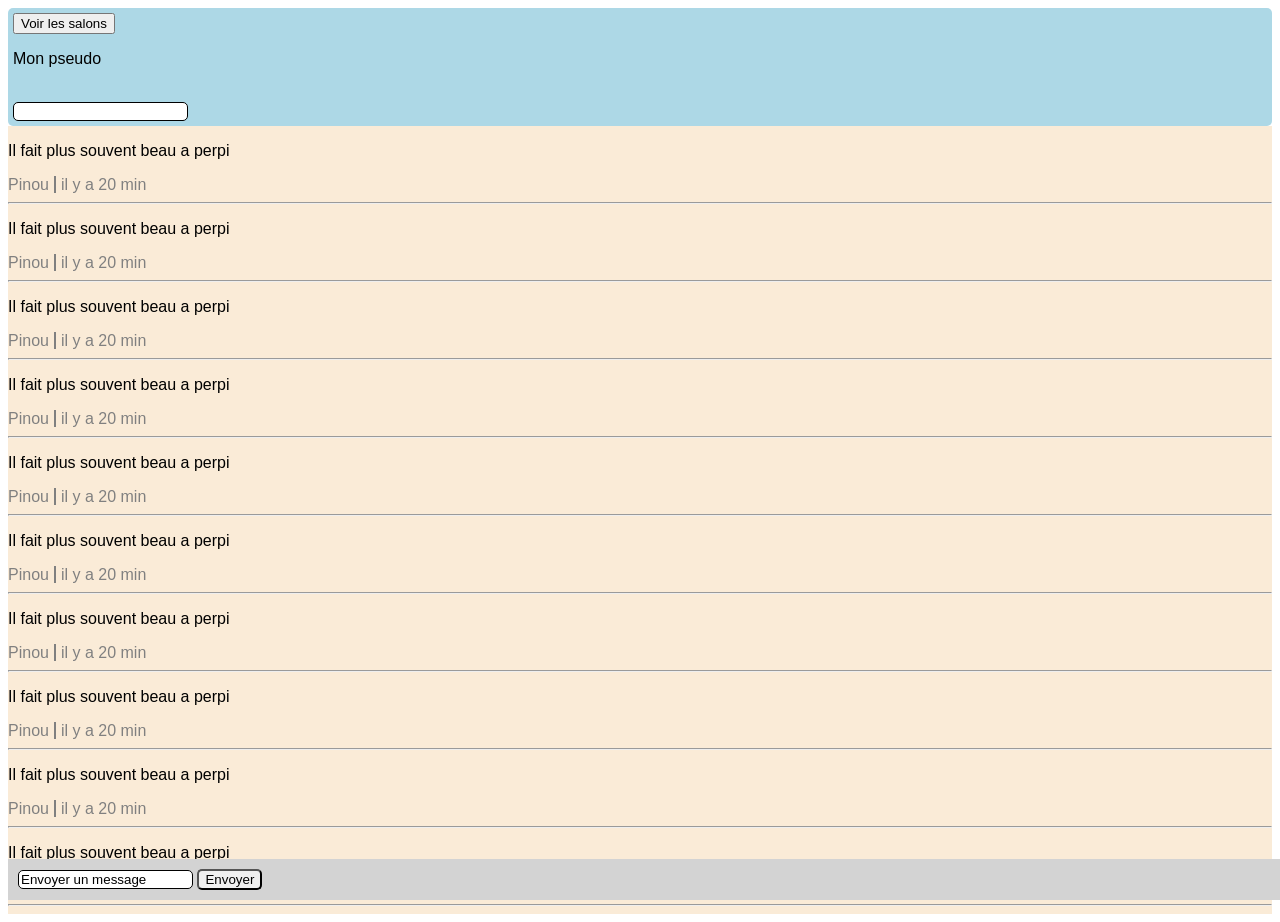
==== client/index.html @ a9544911 "div de saisie reste en bas de l'ecran" ====
<!doctype html>
<html lang="en">
    <head>
        <meta charset="UTF-8" />
        <meta name="viewport" content="width=device-width, initial-scale=1.0" />
        <link rel="stylesheet" href="stylesheet.css" />
        <title>Harmony Messaging</title>
    </head>
    <script src="jquery-4.0.0.min.js"></script>
    <script src="script.js"></script>
    <body>
        <div id="side-panel" style="display: none">
            <input type="button" onclick="close()" />
            <ul>
                <li>
                    <div class="salon">
                        <a>Les neuils super prime</a>
                    </div>
                </li>
            </ul>
        </div>
        <div>
            <div id="pseudo">
                <input type="button" value="Voir les salons" onclick="open()" />
                <p>Mon pseudo</p>
                <br />
                <input type="text" id="pseudo-field" class="border-radius-5" />
            </div>
            <div id="message-list">
                <div class="message">
                    <p class="content">Il fait plus souvent beau a perpi</p>
                    <span class="color-gray">Pinou</span><span class="vertical-line"></span
                    ><span class="color-gray">il y a 20 min</span>
                    <hr />
                </div>
                <div class="message">
                    <p class="content">Il fait plus souvent beau a perpi</p>
                    <span class="color-gray">Pinou</span><span class="vertical-line"></span
                    ><span class="color-gray">il y a 20 min</span>
                    <hr />
                </div>
                <div class="message">
                    <p class="content">Il fait plus souvent beau a perpi</p>
                    <span class="color-gray">Pinou</span><span class="vertical-line"></span
                    ><span class="color-gray">il y a 20 min</span>
                    <hr />
                </div>
                <div class="message">
                    <p class="content">Il fait plus souvent beau a perpi</p>
                    <span class="color-gray">Pinou</span><span class="vertical-line"></span
                    ><span class="color-gray">il y a 20 min</span>
                    <hr />
                </div>
                <div class="message">
                    <p class="content">Il fait plus souvent beau a perpi</p>
                    <span class="color-gray">Pinou</span><span class="vertical-line"></span
                    ><span class="color-gray">il y a 20 min</span>
                    <hr />
                </div>
                <div class="message">
                    <p class="content">Il fait plus souvent beau a perpi</p>
                    <span class="color-gray">Pinou</span><span class="vertical-line"></span
                    ><span class="color-gray">il y a 20 min</span>
                    <hr />
                </div>
                <div class="message">
                    <p class="content">Il fait plus souvent beau a perpi</p>
                    <span class="color-gray">Pinou</span><span class="vertical-line"></span
                    ><span class="color-gray">il y a 20 min</span>
                    <hr />
                </div>
                <div class="message">
                    <p class="content">Il fait plus souvent beau a perpi</p>
                    <span class="color-gray">Pinou</span><span class="vertical-line"></span
                    ><span class="color-gray">il y a 20 min</span>
                    <hr />
                </div>
                <div class="message">
                    <p class="content">Il fait plus souvent beau a perpi</p>
                    <span class="color-gray">Pinou</span><span class="vertical-line"></span
                    ><span class="color-gray">il y a 20 min</span>
                    <hr />
                </div>
                <div class="message">
                    <p class="content">Il fait plus souvent beau a perpi</p>
                    <span class="color-gray">Pinou</span><span class="vertical-line"></span
                    ><span class="color-gray">il y a 20 min</span>
                    <hr />
                </div>
            <div>
                <form id="entree-message">
                    <input
                        type="text"
                        id="message-field"
                        value="Envoyer un message"
                        class="border-radius-5" />
                    <input
                        type="submit"
                        value="Envoyer"
                        class="btn-border-radius-hover-scale" />
                </form>
            </div>
        </div>
        <script>
            function open() {
                document.getElementById("side-panel").style.display = "block";
            }

            function close() {
                document.getElementById("side-panel").style.display = "none";
            }
        </script>
    </body>
</html>
---- client/stylesheet.css ----
html * 
{
    font-family: Arial, Helvetica, sans-serif;
}
#pseudo {
    background-color: lightblue;
    border-radius: 5px;
    padding: 5px;
}
#message-list{
    /* max-height: 500px; */
    overflow-y: scroll;
    background-color: antiquewhite;
}
#message{
    background-color: white;
}

#entree-message {
    margin-top: auto;
    padding: 10px;
    position: fixed;
    bottom: 0%;
    width: 100%;
    background-color: lightgray;
    align-items: center;
}

.vertical-line{
    border-left: 2px solid gray;
    height: 500px;
    margin-left:5px;
    margin-right:5px;
}

.color-gray{
    color: gray;
}

.border-radius-5{
    border-radius: 5px;
    border: 1px solid;
}

.btn-border-radius-hover-scale{
    border-radius: 5px;
    transition: scale 0.2s ;
}

.btn-border-radius-hover-scale:hover{
    scale: 1.2;
}
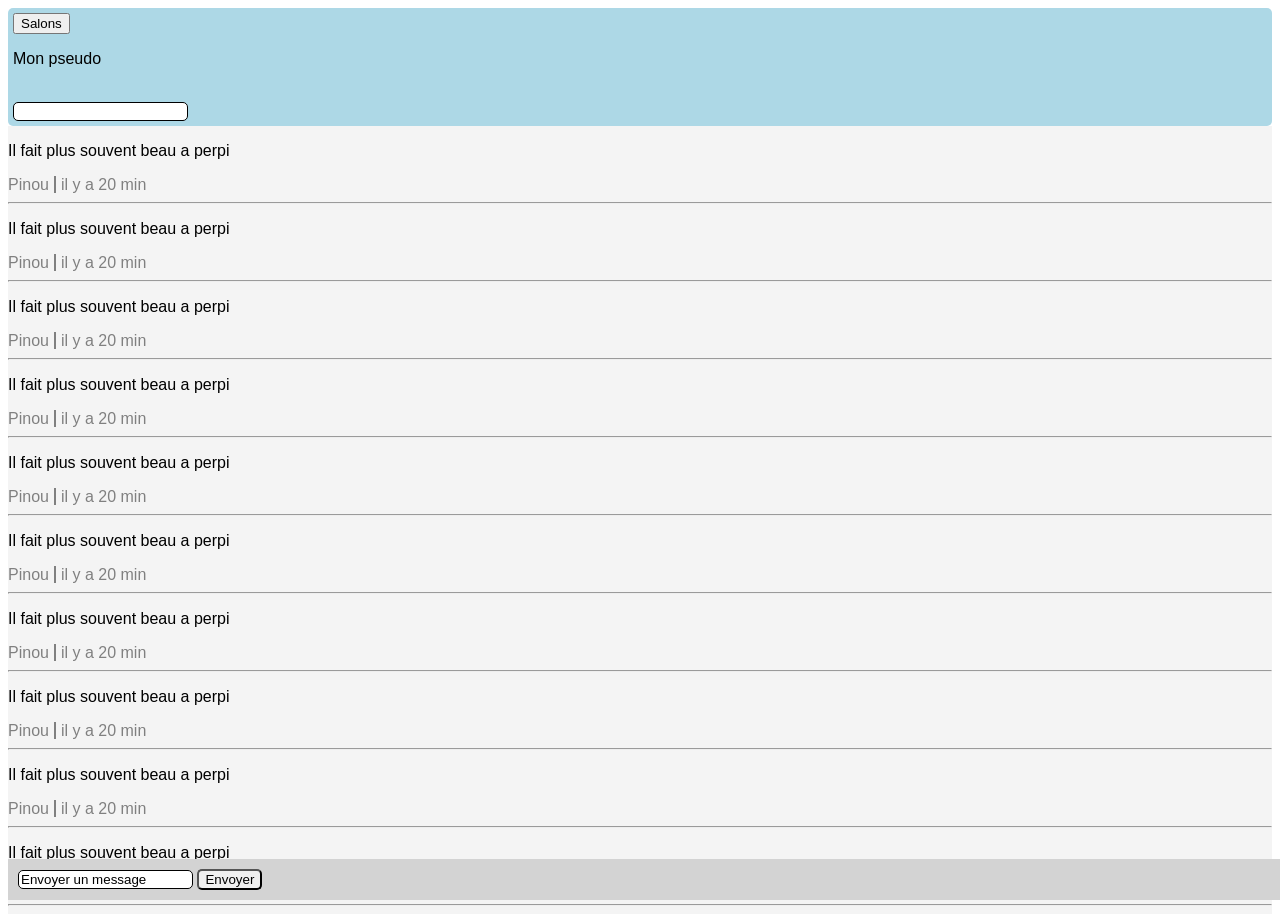
==== commit ff2110a3: "side panel et autocomplete off" ====
--- a/client/index.html
+++ b/client/index.html
@@ -9,19 +9,13 @@
     <script src="jquery-4.0.0.min.js"></script>
     <script src="script.js"></script>
     <body>
-        <div id="side-panel" style="display: none">
-            <input type="button" onclick="close()" />
-            <ul>
-                <li>
-                    <div class="salon">
-                        <a>Les neuils super prime</a>
-                    </div>
-                </li>
-            </ul>
+        <div id="side-panel" style="display: none;">
+            <button onclick="close_panel()">Fermer</button>
+            <p> Liste des salons des fdp</p>
         </div>
         <div>
             <div id="pseudo">
-                <input type="button" value="Voir les salons" onclick="open()" />
+                <button onclick="open_panel()">Salons</button>
                 <p>Mon pseudo</p>
                 <br />
                 <input type="text" id="pseudo-field" class="border-radius-5" />
@@ -93,7 +87,8 @@
                         type="text"
                         id="message-field"
                         value="Envoyer un message"
-                        class="border-radius-5" />
+                        class="border-radius-5"
+                        autocomplete="off" />
                     <input
                         type="submit"
                         value="Envoyer"
@@ -102,11 +97,11 @@
             </div>
         </div>
         <script>
-            function open() {
-                document.getElementById("side-panel").style.display = "block";
+            function open_panel() {
+                document.getElementById("side-panel").style.display = "flex";
             }
 
-            function close() {
+            function close_panel() {
                 document.getElementById("side-panel").style.display = "none";
             }
         </script>
--- a/client/stylesheet.css
+++ b/client/stylesheet.css
@@ -10,7 +10,7 @@
 #message-list{
     /* max-height: 500px; */
     overflow-y: scroll;
-    background-color: antiquewhite;
+    background-color: rgb(244, 244, 244);
 }
 #message{
     background-color: white;
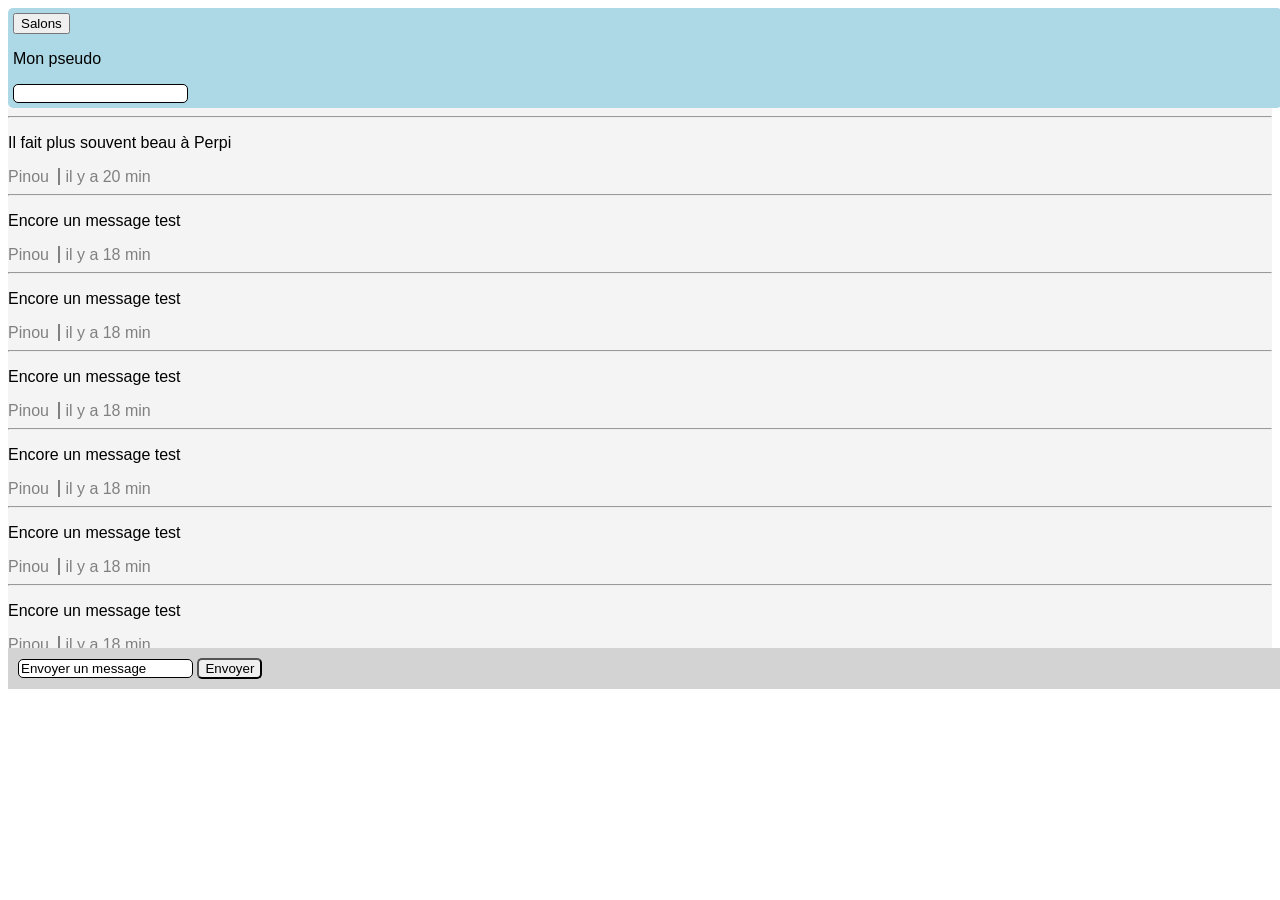
==== commit 58ef20a6: "chatgpt il est bien guez" ====
--- a/client/index.html
+++ b/client/index.html
@@ -1,109 +1,125 @@
 <!doctype html>
 <html lang="en">
-    <head>
-        <meta charset="UTF-8" />
-        <meta name="viewport" content="width=device-width, initial-scale=1.0" />
-        <link rel="stylesheet" href="stylesheet.css" />
-        <title>Harmony Messaging</title>
-    </head>
-    <script src="jquery-4.0.0.min.js"></script>
-    <script src="script.js"></script>
-    <body>
-        <div id="side-panel" style="display: none;">
-            <button onclick="close_panel()">Fermer</button>
-            <p> Liste des salons des fdp</p>
+  <head>
+    <meta charset="UTF-8" />
+    <meta name="viewport" content="width=device-width, initial-scale=1.0" />
+    <link rel="stylesheet" href="stylesheet.css" />
+    <title>Harmony Messaging</title>
+  </head>
+
+  <body>
+    <!-- SIDE PANEL (salons) -->
+    <header id="side-panel" style="display: none">
+      <button onclick="close_panel()">Fermer</button>
+      <p>Liste des salons</p>
+    </header>
+
+    <!-- CONTENU PRINCIPAL -->
+    <div id="main-container">
+      <!-- HEADER TOP (pseudo + bouton) -->
+      <div id="pseudo">
+        <button onclick="open_panel()">Salons</button>
+        <p>Mon pseudo</p>
+        <input type="text" id="pseudo-field" class="border-radius-5" />
+      </div>
+
+      <!-- LISTE DES MESSAGES -->
+      <div id="message-list">
+        <div class="message">
+          <hr />
+          <p class="content">Il fait plus souvent beau à Perpi</p>
+          <span class="color-gray">Pinou</span>
+          <span class="vertical-line"></span>
+          <span class="color-gray">il y a 20 min</span>
         </div>
-        <div>
-            <div id="pseudo">
-                <button onclick="open_panel()">Salons</button>
-                <p>Mon pseudo</p>
-                <br />
-                <input type="text" id="pseudo-field" class="border-radius-5" />
-            </div>
-            <div id="message-list">
-                <div class="message">
-                    <p class="content">Il fait plus souvent beau a perpi</p>
-                    <span class="color-gray">Pinou</span><span class="vertical-line"></span
-                    ><span class="color-gray">il y a 20 min</span>
-                    <hr />
-                </div>
-                <div class="message">
-                    <p class="content">Il fait plus souvent beau a perpi</p>
-                    <span class="color-gray">Pinou</span><span class="vertical-line"></span
-                    ><span class="color-gray">il y a 20 min</span>
-                    <hr />
-                </div>
-                <div class="message">
-                    <p class="content">Il fait plus souvent beau a perpi</p>
-                    <span class="color-gray">Pinou</span><span class="vertical-line"></span
-                    ><span class="color-gray">il y a 20 min</span>
-                    <hr />
-                </div>
-                <div class="message">
-                    <p class="content">Il fait plus souvent beau a perpi</p>
-                    <span class="color-gray">Pinou</span><span class="vertical-line"></span
-                    ><span class="color-gray">il y a 20 min</span>
-                    <hr />
-                </div>
-                <div class="message">
-                    <p class="content">Il fait plus souvent beau a perpi</p>
-                    <span class="color-gray">Pinou</span><span class="vertical-line"></span
-                    ><span class="color-gray">il y a 20 min</span>
-                    <hr />
-                </div>
-                <div class="message">
-                    <p class="content">Il fait plus souvent beau a perpi</p>
-                    <span class="color-gray">Pinou</span><span class="vertical-line"></span
-                    ><span class="color-gray">il y a 20 min</span>
-                    <hr />
-                </div>
-                <div class="message">
-                    <p class="content">Il fait plus souvent beau a perpi</p>
-                    <span class="color-gray">Pinou</span><span class="vertical-line"></span
-                    ><span class="color-gray">il y a 20 min</span>
-                    <hr />
-                </div>
-                <div class="message">
-                    <p class="content">Il fait plus souvent beau a perpi</p>
-                    <span class="color-gray">Pinou</span><span class="vertical-line"></span
-                    ><span class="color-gray">il y a 20 min</span>
-                    <hr />
-                </div>
-                <div class="message">
-                    <p class="content">Il fait plus souvent beau a perpi</p>
-                    <span class="color-gray">Pinou</span><span class="vertical-line"></span
-                    ><span class="color-gray">il y a 20 min</span>
-                    <hr />
-                </div>
-                <div class="message">
-                    <p class="content">Il fait plus souvent beau a perpi</p>
-                    <span class="color-gray">Pinou</span><span class="vertical-line"></span
-                    ><span class="color-gray">il y a 20 min</span>
-                    <hr />
-                </div>
-            <div>
-                <form id="entree-message">
-                    <input
-                        type="text"
-                        id="message-field"
-                        value="Envoyer un message"
-                        class="border-radius-5"
-                        autocomplete="off" />
-                    <input
-                        type="submit"
-                        value="Envoyer"
-                        class="btn-border-radius-hover-scale" />
-                </form>
-            </div>
+
+        <div class="message">
+          <hr />
+          <p class="content">Encore un message test</p>
+          <span class="color-gray">Pinou</span>
+          <span class="vertical-line"></span>
+          <span class="color-gray">il y a 18 min</span>
         </div>
-        <script>
-            function open_panel() {
-                document.getElementById("side-panel").style.display = "flex";
-            }
+        <div class="message">
+          <hr />
+          <p class="content">Encore un message test</p>
+          <span class="color-gray">Pinou</span>
+          <span class="vertical-line"></span>
+          <span class="color-gray">il y a 18 min</span>
+        </div>
+        <div class="message">
+          <hr />
+          <p class="content">Encore un message test</p>
+          <span class="color-gray">Pinou</span>
+          <span class="vertical-line"></span>
+          <span class="color-gray">il y a 18 min</span>
+        </div>
+        <div class="message">
+          <hr />
+          <p class="content">Encore un message test</p>
+          <span class="color-gray">Pinou</span>
+          <span class="vertical-line"></span>
+          <span class="color-gray">il y a 18 min</span>
+        </div>
+        <div class="message">
+          <hr />
+          <p class="content">Encore un message test</p>
+          <span class="color-gray">Pinou</span>
+          <span class="vertical-line"></span>
+          <span class="color-gray">il y a 18 min</span>
+        </div>
+        <div class="message">
+          <hr />
+          <p class="content">Encore un message test</p>
+          <span class="color-gray">Pinou</span>
+          <span class="vertical-line"></span>
+          <span class="color-gray">il y a 18 min</span>
+        </div>
+        <div class="message">
+          <hr />
+          <p class="content">Encore un message test</p>
+          <span class="color-gray">Pinou</span>
+          <span class="vertical-line"></span>
+          <span class="color-gray">il y a 18 min</span>
+        </div>
+        <div class="message">
+          <hr />
+          <p class="content">Encore un message test</p>
+          <span class="color-gray">Pinou</span>
+          <span class="vertical-line"></span>
+          <span class="color-gray">il y a 18 min</span>
+        </div>
+        
+      </div>
 
-            function close_panel() {
-                document.getElementById("side-panel").style.display = "none";
-            }
-        </script>
-    </body>
+      <!-- BARRE D'ENVOI -->
+      <div>
+        <form id="entree-message">
+          <input
+            type="text"
+            id="message-field"
+            value="Envoyer un message"
+            class="border-radius-5"
+            autocomplete="off"
+          />
+
+          <input
+            type="submit"
+            value="Envoyer"
+            class="btn-border-radius-hover-scale"
+          />
+        </form>
+      </div>
+    </div>
+
+    <script>
+      function open_panel() {
+        document.getElementById("side-panel").style.display = "flex";
+      }
+
+      function close_panel() {
+        document.getElementById("side-panel").style.display = "none";
+      }
+    </script>
+  </body>
 </html>
--- a/client/stylesheet.css
+++ b/client/stylesheet.css
@@ -1,52 +1,56 @@
-html * 
-{
-    font-family: Arial, Helvetica, sans-serif;
+html * {
+  font-family: Arial, Helvetica, sans-serif;
 }
 #pseudo {
-    background-color: lightblue;
-    border-radius: 5px;
-    padding: 5px;
+  background-color: lightblue;
+  position: sticky;
+  top: 0%;
+  width: 100%;
+  border-radius: 5px;
+  padding: 5px;
 }
-#message-list{
-    /* max-height: 500px; */
-    overflow-y: scroll;
-    background-color: rgb(244, 244, 244);
+#message-list {
+  max-height: 540px;
+  overflow-y: scroll;
+  background-color: rgb(244, 244, 244);
+  display: flex;
+  flex-direction: column;
 }
-#message{
-    background-color: white;
+#message {
+  background-color: white;
 }
 
 #entree-message {
-    margin-top: auto;
-    padding: 10px;
-    position: fixed;
-    bottom: 0%;
-    width: 100%;
-    background-color: lightgray;
-    align-items: center;
+  margin-top: auto;
+  padding: 10px;
+  position: sticky;
+  bottom: 0%;
+  width: 100%;
+  background-color: lightgray;
+  align-items: center;
 }
 
-.vertical-line{
-    border-left: 2px solid gray;
-    height: 500px;
-    margin-left:5px;
-    margin-right:5px;
+.vertical-line {
+  border-left: 2px solid gray;
+  height: 500px;
+  margin-left: 5px;
+  margin-right: 5px;
 }
 
-.color-gray{
-    color: gray;
+.color-gray {
+  color: gray;
 }
 
-.border-radius-5{
-    border-radius: 5px;
-    border: 1px solid;
+.border-radius-5 {
+  border-radius: 5px;
+  border: 1px solid;
 }
 
-.btn-border-radius-hover-scale{
-    border-radius: 5px;
-    transition: scale 0.2s ;
+.btn-border-radius-hover-scale {
+  border-radius: 5px;
+  transition: scale 0.2s;
 }
 
-.btn-border-radius-hover-scale:hover{
-    scale: 1.2;
-}+.btn-border-radius-hover-scale:hover {
+  scale: 1.2;
+}
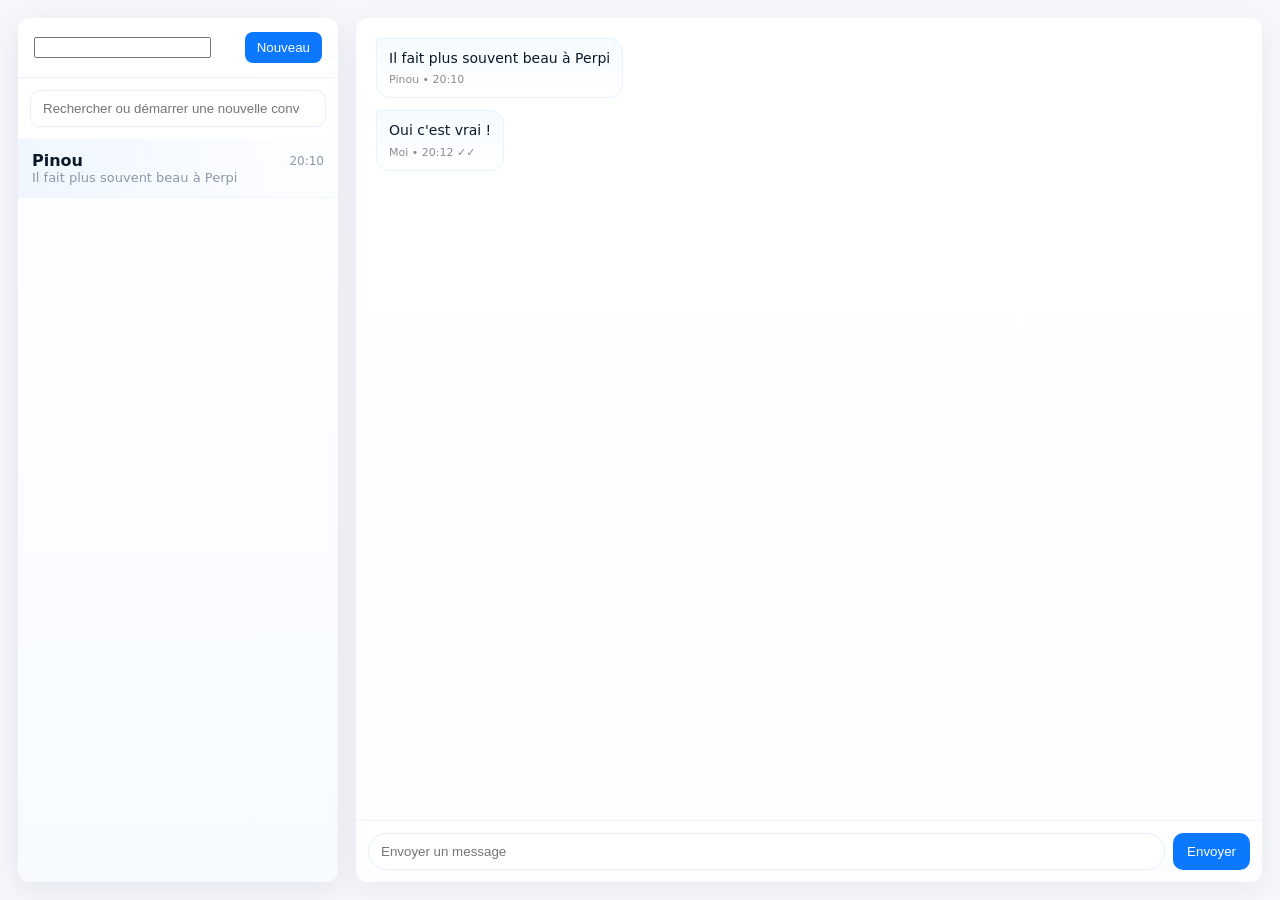
==== commit 8defe611: "nouvelle interface, get tout les messages au lancement" ====
--- a/client/index.html
+++ b/client/index.html
@@ -1,125 +1,86 @@
 <!doctype html>
-<html lang="en">
-  <head>
-    <meta charset="UTF-8" />
-    <meta name="viewport" content="width=device-width, initial-scale=1.0" />
-    <link rel="stylesheet" href="stylesheet.css" />
-    <title>Harmony Messaging</title>
-  </head>
+<html lang="fr">
+    <head>
+        <meta charset="utf-8" />
+        <meta name="viewport" content="width=device-width,initial-scale=1" />
+        <title>Harmony Messaging</title>
+        <link rel="stylesheet" href="stylesheet.css" />
+        <script src="jquery-4.0.0.min.js"></script>
+        <script src="script.js"></script>
+    </head>
+    <body>
+        <div class="app">
+            <!-- Sidebar -->
+            <aside class="sidebar">
+                <header class="sidebar-header">
+                    <div class="profile">
+                        <!-- <div class="name">Mon pseudo</div> -->
+                        <input id="pseudo-field" type="text" />
+                    </div>
+                    <button class="new-chat">Nouveau</button>
+                </header>
 
-  <body>
-    <!-- SIDE PANEL (salons) -->
-    <header id="side-panel" style="display: none">
-      <button onclick="close_panel()">Fermer</button>
-      <p>Liste des salons</p>
-    </header>
+                <div class="search">
+                    <input
+                        type="search"
+                        placeholder="Rechercher ou démarrer une nouvelle conversation" />
+                </div>
 
-    <!-- CONTENU PRINCIPAL -->
-    <div id="main-container">
-      <!-- HEADER TOP (pseudo + bouton) -->
-      <div id="pseudo">
-        <button onclick="open_panel()">Salons</button>
-        <p>Mon pseudo</p>
-        <input type="text" id="pseudo-field" class="border-radius-5" />
-      </div>
+                <ul class="chat-list">
+                    <li class="chat active">
+                        <div class="chat-body">
+                            <div class="chat-top">
+                                <span class="chat-name">Pinou</span>
+                                <span class="chat-time">20:10</span>
+                            </div>
+                            <div class="chat-last">
+                                Il fait plus souvent beau à Perpi
+                            </div>
+                        </div>
+                    </li>
+                    <!-- repeat chat items -->
+                </ul>
+            </aside>
 
-      <!-- LISTE DES MESSAGES -->
-      <div id="message-list">
-        <div class="message">
-          <hr />
-          <p class="content">Il fait plus souvent beau à Perpi</p>
-          <span class="color-gray">Pinou</span>
-          <span class="vertical-line"></span>
-          <span class="color-gray">il y a 20 min</span>
+            <!-- Main conversation -->
+            <main class="conversation">
+                <!-- <header class="conv-header">
+                    <div class="conv-left">
+                        <div class="conv-avatar">P</div>
+                        <div class="conv-info">
+                            <div class="conv-name">Pinou</div>
+                            <div class="conv-status">en ligne</div>
+                        </div>
+                    </div>
+                    <div class="conv-actions">
+                        <button class="icon">⋯</button>
+                    </div>
+                </header> -->
+
+                <section class="messages" id="messages">
+                    <div class="message from-them">
+                        <div class="bubble">
+                            Il fait plus souvent beau à Perpi
+                            <div class="meta">Pinou • 20:10</div>
+                        </div>
+                    </div>
+
+                    <div class="message from-them">
+                        <div class="bubble">
+                            Oui c'est vrai !
+                            <div class="meta">Moi • 20:12 ✓✓</div>
+                        </div>
+                    </div>
+                </section>
+
+                <form class="composer" id="composer" autocomplete="off">
+                    <input
+                        id="message-field"
+                        type="text"
+                        placeholder="Envoyer un message" />
+                    <button type="submit" class="send">Envoyer</button>
+                </form>
+            </main>
         </div>
-
-        <div class="message">
-          <hr />
-          <p class="content">Encore un message test</p>
-          <span class="color-gray">Pinou</span>
-          <span class="vertical-line"></span>
-          <span class="color-gray">il y a 18 min</span>
-        </div>
-        <div class="message">
-          <hr />
-          <p class="content">Encore un message test</p>
-          <span class="color-gray">Pinou</span>
-          <span class="vertical-line"></span>
-          <span class="color-gray">il y a 18 min</span>
-        </div>
-        <div class="message">
-          <hr />
-          <p class="content">Encore un message test</p>
-          <span class="color-gray">Pinou</span>
-          <span class="vertical-line"></span>
-          <span class="color-gray">il y a 18 min</span>
-        </div>
-        <div class="message">
-          <hr />
-          <p class="content">Encore un message test</p>
-          <span class="color-gray">Pinou</span>
-          <span class="vertical-line"></span>
-          <span class="color-gray">il y a 18 min</span>
-        </div>
-        <div class="message">
-          <hr />
-          <p class="content">Encore un message test</p>
-          <span class="color-gray">Pinou</span>
-          <span class="vertical-line"></span>
-          <span class="color-gray">il y a 18 min</span>
-        </div>
-        <div class="message">
-          <hr />
-          <p class="content">Encore un message test</p>
-          <span class="color-gray">Pinou</span>
-          <span class="vertical-line"></span>
-          <span class="color-gray">il y a 18 min</span>
-        </div>
-        <div class="message">
-          <hr />
-          <p class="content">Encore un message test</p>
-          <span class="color-gray">Pinou</span>
-          <span class="vertical-line"></span>
-          <span class="color-gray">il y a 18 min</span>
-        </div>
-        <div class="message">
-          <hr />
-          <p class="content">Encore un message test</p>
-          <span class="color-gray">Pinou</span>
-          <span class="vertical-line"></span>
-          <span class="color-gray">il y a 18 min</span>
-        </div>
-        
-      </div>
-
-      <!-- BARRE D'ENVOI -->
-      <div>
-        <form id="entree-message">
-          <input
-            type="text"
-            id="message-field"
-            value="Envoyer un message"
-            class="border-radius-5"
-            autocomplete="off"
-          />
-
-          <input
-            type="submit"
-            value="Envoyer"
-            class="btn-border-radius-hover-scale"
-          />
-        </form>
-      </div>
-    </div>
-
-    <script>
-      function open_panel() {
-        document.getElementById("side-panel").style.display = "flex";
-      }
-
-      function close_panel() {
-        document.getElementById("side-panel").style.display = "none";
-      }
-    </script>
-  </body>
+    </body>
 </html>
--- a/client/stylesheet.css
+++ b/client/stylesheet.css
@@ -1,56 +1,258 @@
-html * {
-  font-family: Arial, Helvetica, sans-serif;
-}
-#pseudo {
-  background-color: lightblue;
-  position: sticky;
-  top: 0%;
-  width: 100%;
-  border-radius: 5px;
-  padding: 5px;
-}
-#message-list {
-  max-height: 540px;
-  overflow-y: scroll;
-  background-color: rgb(244, 244, 244);
-  display: flex;
-  flex-direction: column;
-}
-#message {
-  background-color: white;
-}
-
-#entree-message {
-  margin-top: auto;
-  padding: 10px;
-  position: sticky;
-  bottom: 0%;
-  width: 100%;
-  background-color: lightgray;
-  align-items: center;
-}
-
-.vertical-line {
-  border-left: 2px solid gray;
-  height: 500px;
-  margin-left: 5px;
-  margin-right: 5px;
-}
-
-.color-gray {
-  color: gray;
-}
-
-.border-radius-5 {
-  border-radius: 5px;
-  border: 1px solid;
-}
-
-.btn-border-radius-hover-scale {
-  border-radius: 5px;
-  transition: scale 0.2s;
-}
-
-.btn-border-radius-hover-scale:hover {
-  scale: 1.2;
-}
+:root {
+    --blue-600: #0b78ff;
+    --blue-500: #1390ff;
+    --bg: #f5f7fb;
+    --muted: #8b98a8;
+    --white: #ffffff;
+    --msg-me: #dcf8c6; /* optional pale green */
+}
+
+* {
+    box-sizing: border-box;
+}
+html,
+body {
+    height: 100%;
+    margin: 0;
+    font-family: Inter, system-ui, Arial, Helvetica, sans-serif;
+    background: var(--bg);
+    color: #0b1a2b;
+}
+.app {
+    display: flex;
+    height: 100vh;
+    gap: 18px;
+    padding: 18px;
+}
+
+/* Sidebar */
+.sidebar {
+    width: 320px;
+    background: linear-gradient(180deg, var(--white), #f7fbff);
+    border-radius: 12px;
+    box-shadow: 0 8px 30px rgba(10, 30, 60, 0.08);
+    display: flex;
+    flex-direction: column;
+    overflow: hidden;
+}
+.sidebar-header {
+    display: flex;
+    align-items: center;
+    justify-content: space-between;
+    padding: 14px 16px;
+    border-bottom: 1px solid #eef4ff;
+}
+.profile {
+    display: flex;
+    gap: 12px;
+    align-items: center;
+}
+.avatar {
+    width: 44px;
+    height: 44px;
+    border-radius: 50%;
+    background: var(--blue-500);
+    display: flex;
+    align-items: center;
+    justify-content: center;
+    color: white;
+    font-weight: 600;
+}
+.new-chat {
+    background: var(--blue-600);
+    color: #fff;
+    padding: 8px 12px;
+    border-radius: 8px;
+    border: none;
+    cursor: pointer;
+}
+
+/* Search */
+.search {
+    padding: 12px;
+}
+.search input {
+    width: 100%;
+    padding: 10px 12px;
+    border-radius: 10px;
+    border: 1px solid #e6eefc;
+    background: #fff;
+}
+
+/* Chat list */
+.chat-list {
+    list-style: none;
+    margin: 0;
+    padding: 0;
+    overflow: auto;
+}
+.chat {
+    display: flex;
+    padding: 12px 14px;
+    gap: 12px;
+    align-items: center;
+    border-bottom: 1px solid #f0f6ff;
+    cursor: pointer;
+}
+.chat.active {
+    background: linear-gradient(90deg, rgba(11, 120, 255, 0.06), transparent);
+}
+.chat-avatar {
+    width: 48px;
+    height: 48px;
+    border-radius: 50%;
+    background: #dceeff;
+    display: flex;
+    align-items: center;
+    justify-content: center;
+    font-weight: 600;
+    color: var(--blue-600);
+}
+.chat-body {
+    flex: 1;
+    min-width: 0;
+}
+.chat-top {
+    display: flex;
+    justify-content: space-between;
+    align-items: center;
+}
+.chat-name {
+    font-weight: 600;
+}
+.chat-time {
+    font-size: 12px;
+    color: var(--muted);
+}
+.chat-last {
+    font-size: 13px;
+    color: var(--muted);
+    white-space: nowrap;
+    overflow: hidden;
+    text-overflow: ellipsis;
+}
+
+/* Conversation */
+.conversation {
+    flex: 1;
+    display: flex;
+    flex-direction: column;
+    background: linear-gradient(180deg, #fff, #fbfdff);
+    border-radius: 12px;
+    box-shadow: 0 8px 30px rgba(10, 30, 60, 0.06);
+    overflow: hidden;
+}
+.conv-header {
+    display: flex;
+    justify-content: space-between;
+    align-items: center;
+    padding: 12px 16px;
+    border-bottom: 1px solid #eef3ff;
+}
+.conv-left {
+    display: flex;
+    gap: 12px;
+    align-items: center;
+}
+.conv-avatar {
+    width: 44px;
+    height: 44px;
+    border-radius: 50%;
+    background: var(--blue-500);
+    display: flex;
+    align-items: center;
+    justify-content: center;
+    color: white;
+}
+.conv-name {
+    font-weight: 700;
+}
+.conv-status {
+    font-size: 13px;
+    color: var(--muted);
+}
+
+/* Messages area */
+.messages {
+    flex: 1;
+    overflow: auto;
+    padding: 20px;
+    display: flex;
+    flex-direction: column;
+    gap: 12px;
+}
+
+/* Message bubbles */
+.message {
+    display: flex;
+}
+.message .bubble {
+    max-width: 66%;
+    padding: 10px 12px;
+    border-radius: 14px;
+    position: relative;
+    font-size: 14px;
+    line-height: 1.3;
+}
+.from-them {
+    justify-content: flex-start;
+}
+.from-them .bubble {
+    background: linear-gradient(180deg, #f5fbff, #ffffff);
+    border: 1px solid #e6f2ff;
+    border-top-left-radius: 4px;
+}
+/* .from-me {
+    justify-content: flex-end;
+} */
+.from-me .bubble {
+    background: var(--blue-600);
+    color: white;
+    border-top-right-radius: 4px;
+}
+.meta {
+    font-size: 11px;
+    color: rgba(0, 0, 0, 0.45);
+    margin-top: 6px;
+}
+
+/* Composer */
+.composer {
+    display: flex;
+    gap: 8px;
+    padding: 12px;
+    border-top: 1px solid #eef3ff;
+    background: linear-gradient(180deg, #fff, #fbfdff);
+}
+.composer input[type="text"] {
+    flex: 1;
+    padding: 10px 12px;
+    border-radius: 999px;
+    border: 1px solid #e6eefc;
+    outline: none;
+}
+.composer .send {
+    background: var(--blue-600);
+    color: white;
+    border: none;
+    padding: 10px 14px;
+    border-radius: 10px;
+    cursor: pointer;
+}
+.attach {
+    background: transparent;
+    border: none;
+    font-size: 18px;
+    color: var(--blue-600);
+    cursor: pointer;
+}
+
+/* Responsive */
+@media (max-width: 900px) {
+    .app {
+        padding: 12px;
+    }
+    .sidebar {
+        display: none;
+    }
+}
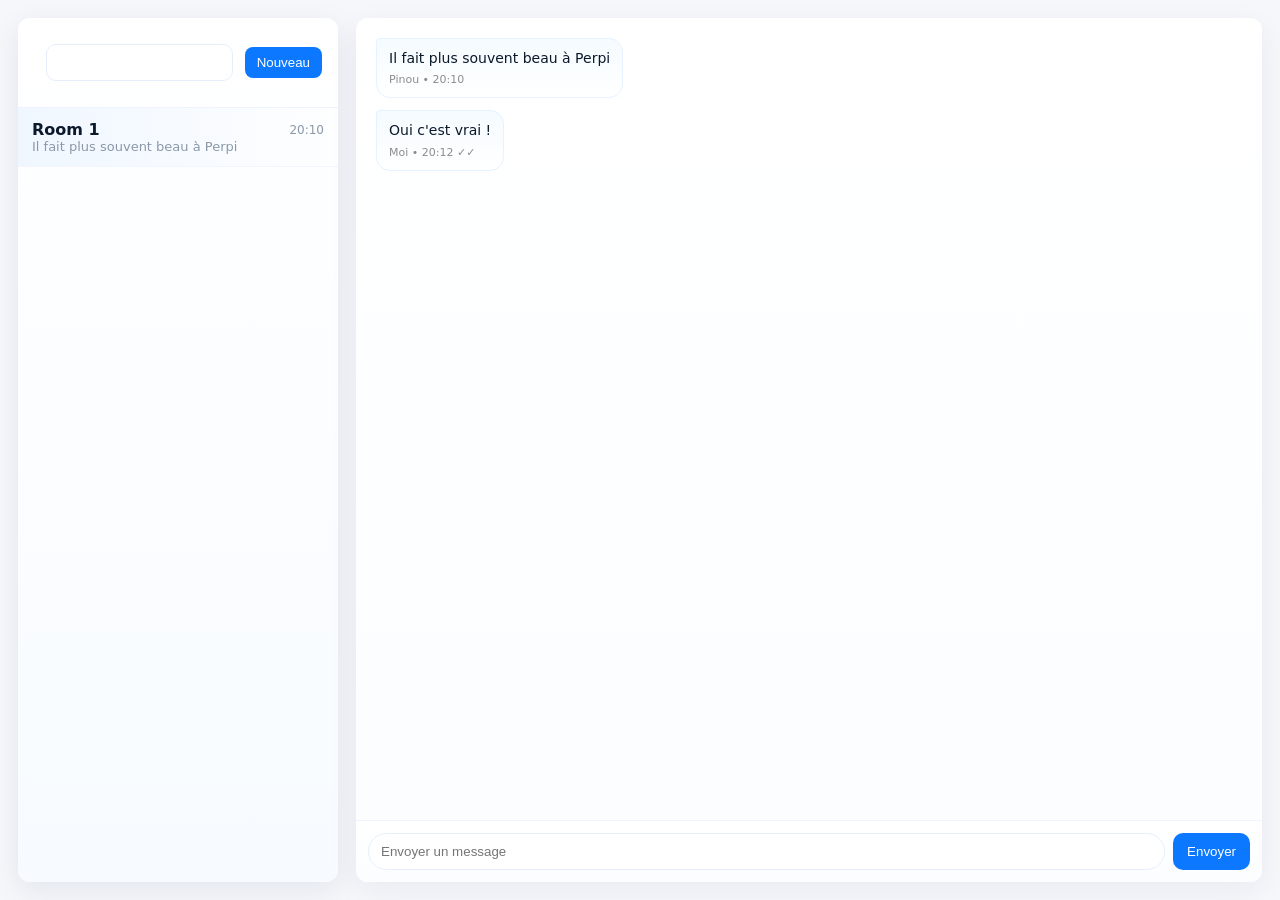
==== commit abf31e90: "visualisation des messages en temps réel" ====
--- a/client/index.html
+++ b/client/index.html
@@ -13,24 +13,17 @@
             <!-- Sidebar -->
             <aside class="sidebar">
                 <header class="sidebar-header">
-                    <div class="profile">
-                        <!-- <div class="name">Mon pseudo</div> -->
+                    <div class="speudo">
                         <input id="pseudo-field" type="text" />
                     </div>
                     <button class="new-chat">Nouveau</button>
                 </header>
 
-                <div class="search">
-                    <input
-                        type="search"
-                        placeholder="Rechercher ou démarrer une nouvelle conversation" />
-                </div>
-
                 <ul class="chat-list">
                     <li class="chat active">
                         <div class="chat-body">
                             <div class="chat-top">
-                                <span class="chat-name">Pinou</span>
+                                <span class="chat-name">Room 1</span>
                                 <span class="chat-time">20:10</span>
                             </div>
                             <div class="chat-last">
@@ -62,6 +55,7 @@
                         <div class="bubble">
                             Il fait plus souvent beau à Perpi
                             <div class="meta">Pinou • 20:10</div>
+                            <input type="hidden" class="message-id" value="0" />
                         </div>
                     </div>
 
--- a/client/stylesheet.css
+++ b/client/stylesheet.css
@@ -68,10 +68,10 @@
 }
 
 /* Search */
-.search {
+.speudo {
     padding: 12px;
 }
-.search input {
+.speudo input {
     width: 100%;
     padding: 10px 12px;
     border-radius: 10px;
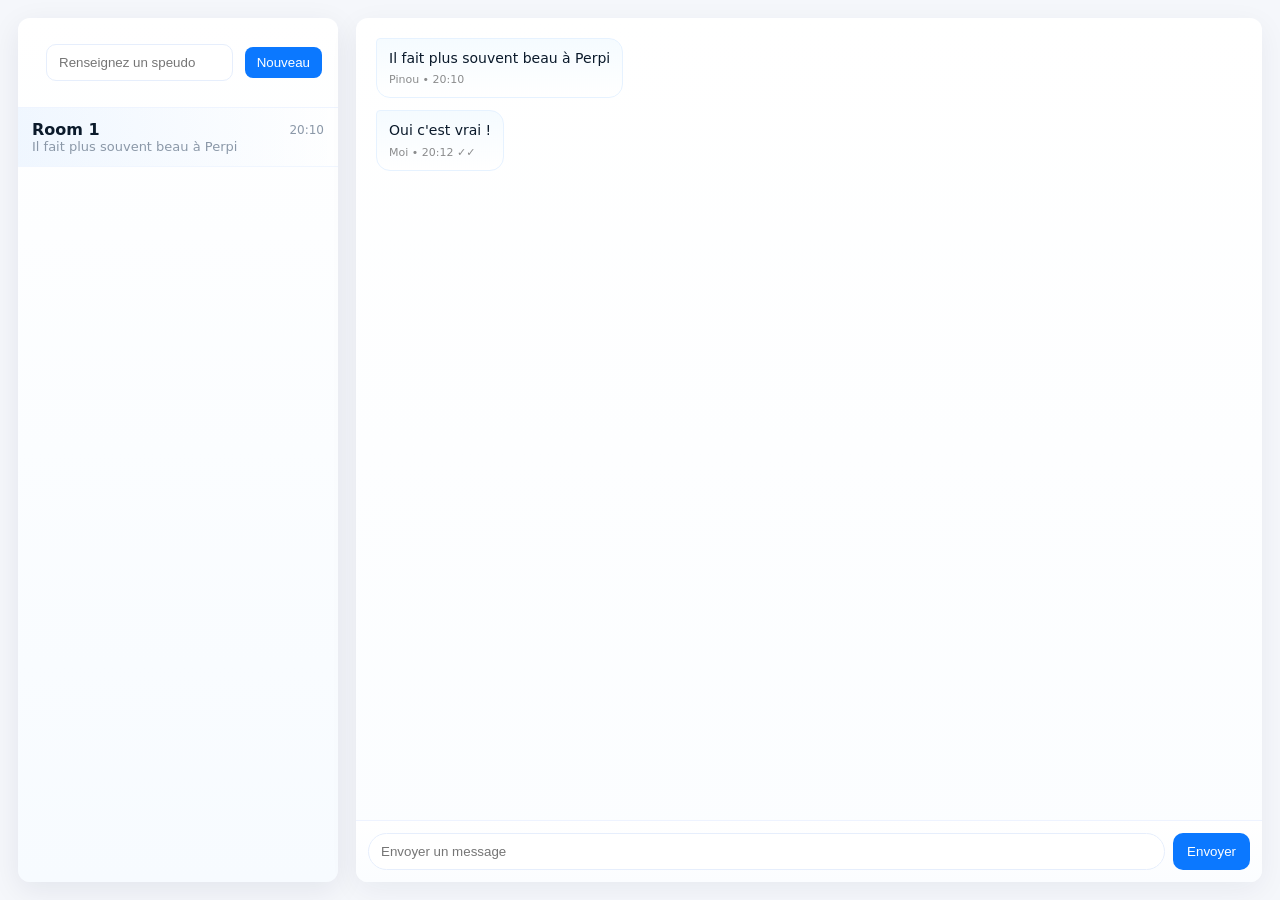
==== commit 498c53d5: "Update index.html" ====
--- a/client/index.html
+++ b/client/index.html
@@ -14,7 +14,10 @@
             <aside class="sidebar">
                 <header class="sidebar-header">
                     <div class="speudo">
-                        <input id="pseudo-field" type="text" />
+                        <input
+                            id="pseudo-field"
+                            type="text"
+                            placeholder="Renseignez un speudo" />
                     </div>
                     <button class="new-chat">Nouveau</button>
                 </header>
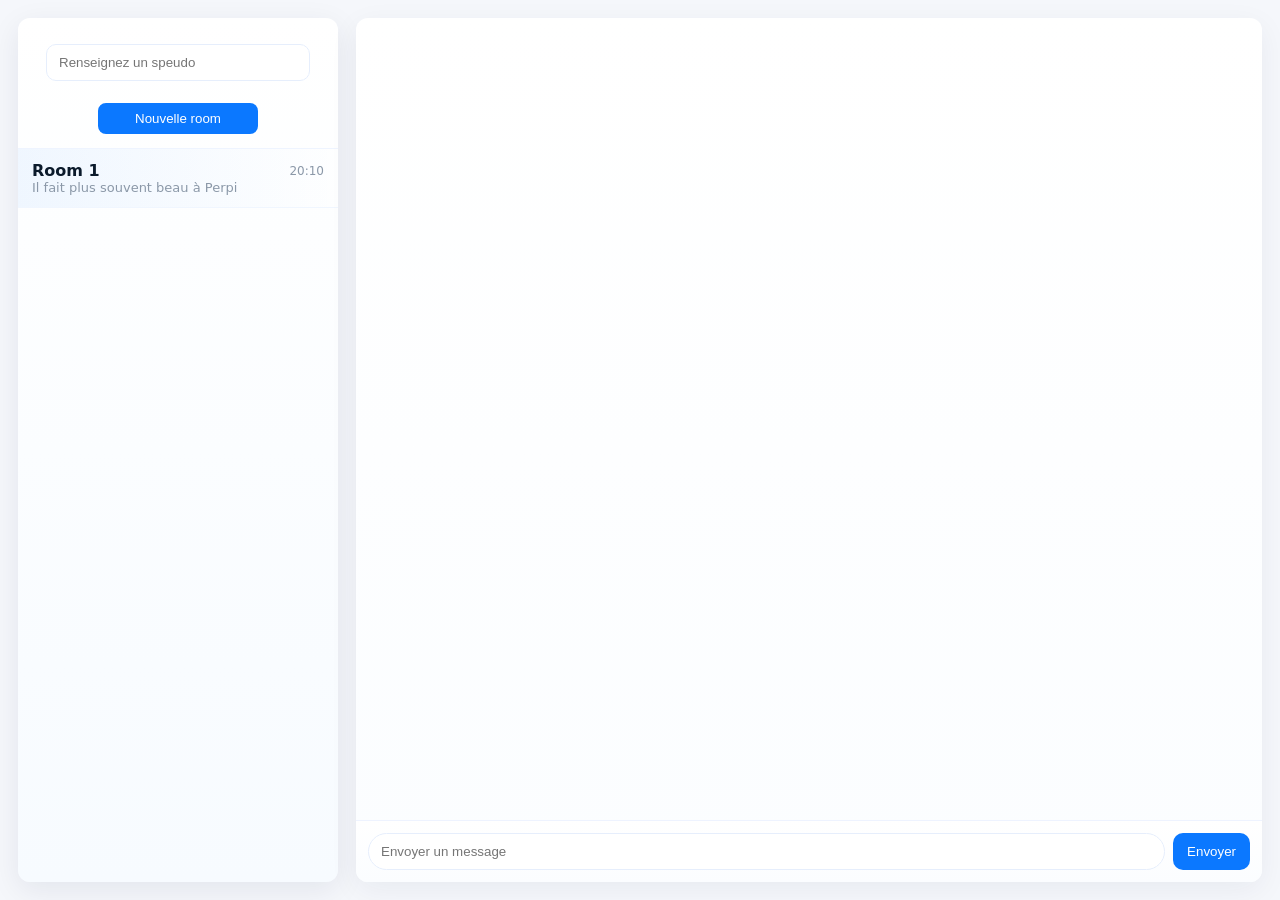
==== commit 456d7a8c: "petits ajustements" ====
--- a/client/index.html
+++ b/client/index.html
@@ -13,13 +13,15 @@
             <!-- Sidebar -->
             <aside class="sidebar">
                 <header class="sidebar-header">
-                    <div class="speudo">
-                        <input
-                            id="pseudo-field"
-                            type="text"
-                            placeholder="Renseignez un speudo" />
+                    <div class="speudo-wrap">
+                        <div class="speudo">
+                            <input
+                                id="pseudo-field"
+                                type="text"
+                                placeholder="Renseignez un speudo" />
+                        </div>
+                        <button class="new-chat">Nouvelle room</button>
                     </div>
-                    <button class="new-chat">Nouveau</button>
                 </header>
 
                 <ul class="chat-list">
@@ -53,22 +55,7 @@
                     </div>
                 </header> -->
 
-                <section class="messages" id="messages">
-                    <div class="message from-them">
-                        <div class="bubble">
-                            Il fait plus souvent beau à Perpi
-                            <div class="meta">Pinou • 20:10</div>
-                            <input type="hidden" class="message-id" value="0" />
-                        </div>
-                    </div>
-
-                    <div class="message from-them">
-                        <div class="bubble">
-                            Oui c'est vrai !
-                            <div class="meta">Moi • 20:12 ✓✓</div>
-                        </div>
-                    </div>
-                </section>
+                <section class="messages" id="messages"></section>
 
                 <form class="composer" id="composer" autocomplete="off">
                     <input
--- a/client/stylesheet.css
+++ b/client/stylesheet.css
@@ -246,13 +246,45 @@
     color: var(--blue-600);
     cursor: pointer;
 }
-
-/* Responsive */
-@media (max-width: 900px) {
-    .app {
-        padding: 12px;
+/* Sidebar header: vertical stack with centered button */
+.sidebar-header {
+    padding: 14px 16px;
+    border-bottom: 1px solid #eef4ff;
+    display: block; /* stack children vertically */
+}
+.speudo-wrap {
+    display: flex;
+    flex-direction: column;
+    gap: 10px;
+    align-items: center; /* centers the button horizontally */
+}
+.speudo {
+    width: 100%;
+}
+.speudo input {
+    width: 100%;
+    padding: 10px 12px;
+    border-radius: 10px;
+    border: 1px solid #e6eefc;
+    background: #fff;
+}
+
+/* make the button full-width but visually centered on narrow panels */
+.new-chat {
+    align-self: center;
+    padding: 8px 14px;
+    border-radius: 8px;
+    background: var(--blue-600);
+    color: #fff;
+    border: none;
+    cursor: pointer;
+    min-width: 160px; /* keeps a reasonable button width */
+}
+
+/* Optional: on very small widths make button full width of panel */
+@media (max-width: 420px) {
+    .new-chat {
+        width: calc(100% - 24px);
+        min-width: unset;
     }
-    .sidebar {
-        display: none;
-    }
-}
+}
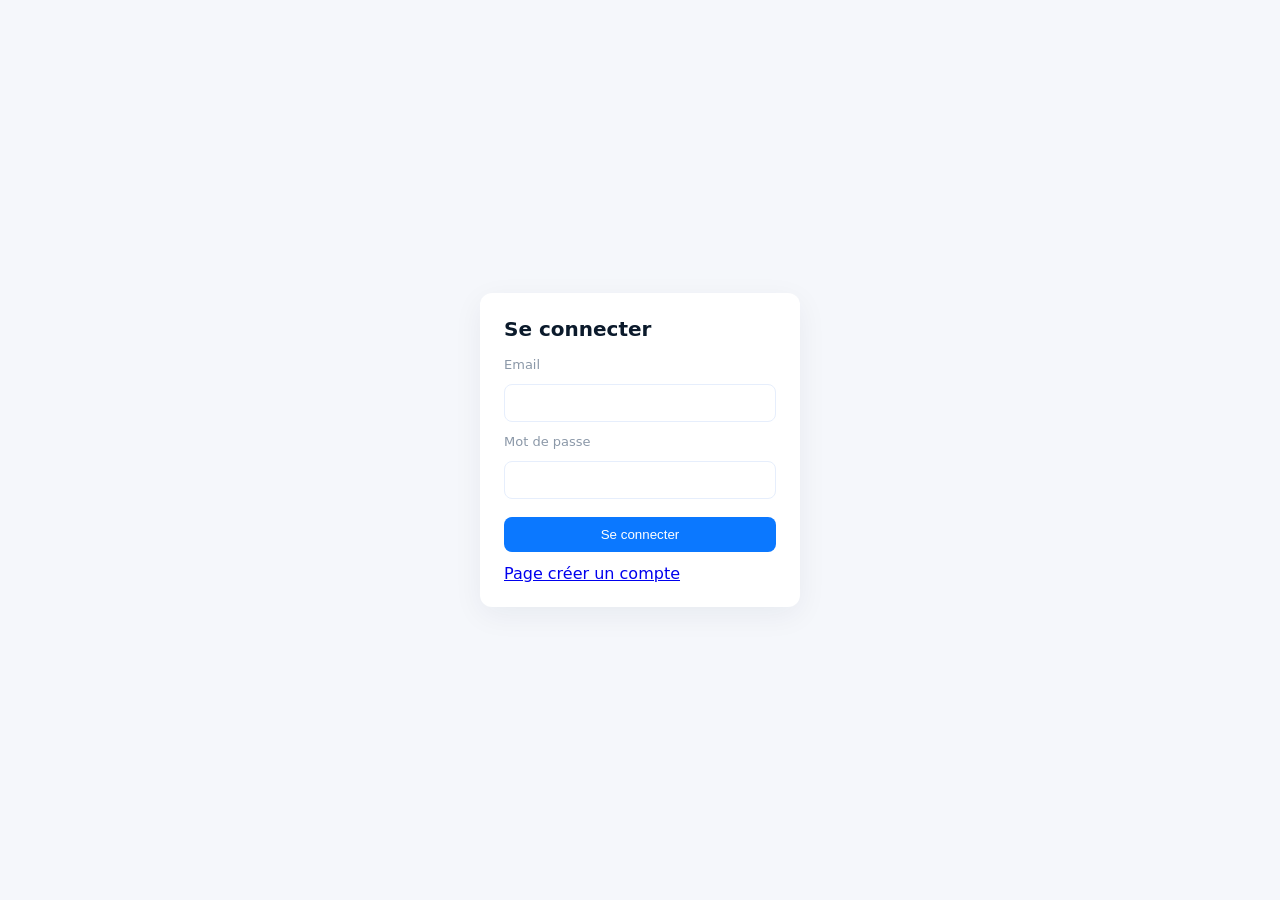
==== commit 1064eab7: "déploiement quasi final" ====
--- a/client/index.html
+++ b/client/index.html
@@ -3,68 +3,22 @@
     <head>
         <meta charset="utf-8" />
         <meta name="viewport" content="width=device-width,initial-scale=1" />
-        <title>Harmony Messaging</title>
+        <title>Connexion</title>
         <link rel="stylesheet" href="stylesheet.css" />
-        <script src="jquery-4.0.0.min.js"></script>
-        <script src="script.js"></script>
+        <script src="../scripts/jquery-4.0.0.min.js"></script>
+        <script src="../scripts/authentification.js"></script>
     </head>
     <body>
-        <div class="app">
-            <!-- Sidebar -->
-            <aside class="sidebar">
-                <header class="sidebar-header">
-                    <div class="speudo-wrap">
-                        <div class="speudo">
-                            <input
-                                id="pseudo-field"
-                                type="text"
-                                placeholder="Renseignez un speudo" />
-                        </div>
-                        <button class="new-chat">Nouvelle room</button>
-                    </div>
-                </header>
-
-                <ul class="chat-list">
-                    <li class="chat active">
-                        <div class="chat-body">
-                            <div class="chat-top">
-                                <span class="chat-name">Room 1</span>
-                                <span class="chat-time">20:10</span>
-                            </div>
-                            <div class="chat-last">
-                                Il fait plus souvent beau à Perpi
-                            </div>
-                        </div>
-                    </li>
-                    <!-- repeat chat items -->
-                </ul>
-            </aside>
-
-            <!-- Main conversation -->
-            <main class="conversation">
-                <!-- <header class="conv-header">
-                    <div class="conv-left">
-                        <div class="conv-avatar">P</div>
-                        <div class="conv-info">
-                            <div class="conv-name">Pinou</div>
-                            <div class="conv-status">en ligne</div>
-                        </div>
-                    </div>
-                    <div class="conv-actions">
-                        <button class="icon">⋯</button>
-                    </div>
-                </header> -->
-
-                <section class="messages" id="messages"></section>
-
-                <form class="composer" id="composer" autocomplete="off">
-                    <input
-                        id="message-field"
-                        type="text"
-                        placeholder="Envoyer un message" />
-                    <button type="submit" class="send">Envoyer</button>
-                </form>
-            </main>
-        </div>
+        <main class="login-page">
+            <form id="loginForm" class="login-card" autocomplete="off">
+                <h1>Se connecter</h1>
+                <label for="email">Email</label>
+                <input id="email" name="email" type="text" required />
+                <label for="password">Mot de passe</label>
+                <input id="password" name="password" type="password" required />
+                <button type="submit">Se connecter</button>
+                <a href="pages/inscription.html">Page créer un compte</a>
+            </form>
+        </main>
     </body>
 </html>
--- a/client/stylesheet.css
+++ b/client/stylesheet.css
@@ -58,7 +58,7 @@
     color: white;
     font-weight: 600;
 }
-.new-chat {
+.new-room {
     background: var(--blue-600);
     color: #fff;
     padding: 8px 12px;
@@ -79,14 +79,14 @@
     background: #fff;
 }
 
-/* Chat list */
-.chat-list {
+/* room list */
+.room-list {
     list-style: none;
     margin: 0;
     padding: 0;
     overflow: auto;
 }
-.chat {
+.room {
     display: flex;
     padding: 12px 14px;
     gap: 12px;
@@ -94,10 +94,10 @@
     border-bottom: 1px solid #f0f6ff;
     cursor: pointer;
 }
-.chat.active {
-    background: linear-gradient(90deg, rgba(11, 120, 255, 0.06), transparent);
-}
-.chat-avatar {
+.room.active {
+    background: linear-gradient(90deg, rgba(11, 31, 255, 0.2), transparent);
+}
+.room-avatar {
     width: 48px;
     height: 48px;
     border-radius: 50%;
@@ -108,23 +108,23 @@
     font-weight: 600;
     color: var(--blue-600);
 }
-.chat-body {
+.room-body {
     flex: 1;
     min-width: 0;
 }
-.chat-top {
+.room-top {
     display: flex;
     justify-content: space-between;
     align-items: center;
 }
-.chat-name {
+.room-name {
     font-weight: 600;
 }
-.chat-time {
+.room-time {
     font-size: 12px;
     color: var(--muted);
 }
-.chat-last {
+.room-last {
     font-size: 13px;
     color: var(--muted);
     white-space: nowrap;
@@ -270,7 +270,7 @@
 }
 
 /* make the button full-width but visually centered on narrow panels */
-.new-chat {
+.new-room {
     align-self: center;
     padding: 8px 14px;
     border-radius: 8px;
@@ -283,8 +283,87 @@
 
 /* Optional: on very small widths make button full width of panel */
 @media (max-width: 420px) {
-    .new-chat {
+    .new-room {
         width: calc(100% - 24px);
         min-width: unset;
     }
 }
+
+:root {
+    --bg: #f5f7fb;
+    --card: #fff;
+    --accent: #0b78ff;
+    --muted: #8b98a8;
+}
+* {
+    box-sizing: border-box;
+}
+html,
+body {
+    height: 100%;
+    margin: 0;
+    font-family: Inter, system-ui, Arial, sans-serif;
+    background: var(--bg);
+    color: #0b1a2b;
+}
+.login-page {
+    display: flex;
+    align-items: center;
+    justify-content: center;
+    height: 100%;
+}
+.login-card {
+    width: 320px;
+    background: var(--card);
+    padding: 24px;
+    border-radius: 12px;
+    box-shadow: 0 8px 30px rgba(10, 30, 60, 0.06);
+    display: flex;
+    flex-direction: column;
+    gap: 12px;
+}
+.login-card h1 {
+    margin: 0 0 4px 0;
+    font-size: 20px;
+}
+.login-card label {
+    font-size: 13px;
+    color: var(--muted);
+}
+.login-card input {
+    padding: 10px 12px;
+    border: 1px solid #e6eefc;
+    border-radius: 8px;
+    font-size: 14px;
+}
+.login-card button {
+    margin-top: 6px;
+    padding: 10px 12px;
+    background: var(--accent);
+    color: #fff;
+    border: none;
+    border-radius: 8px;
+    cursor: pointer;
+}
+.login-card button:active {
+    transform: translateY(1px);
+}
+@media (max-width: 380px) {
+    .login-card {
+        width: 92%;
+    }
+}
+
+.logout-button {
+    background: var(--blue-600);
+    color: #fff;
+    padding: 10px 14px;
+    border: none;
+    border-radius: 10px;
+    cursor: pointer;
+    margin: 12px; /* Adds some space around the button */
+    width: calc(100% - 24px); /* Ensures full width except for margins */
+}
+.logout-button:hover {
+    background: var(--blue-500); /* Change color on hover */
+}
